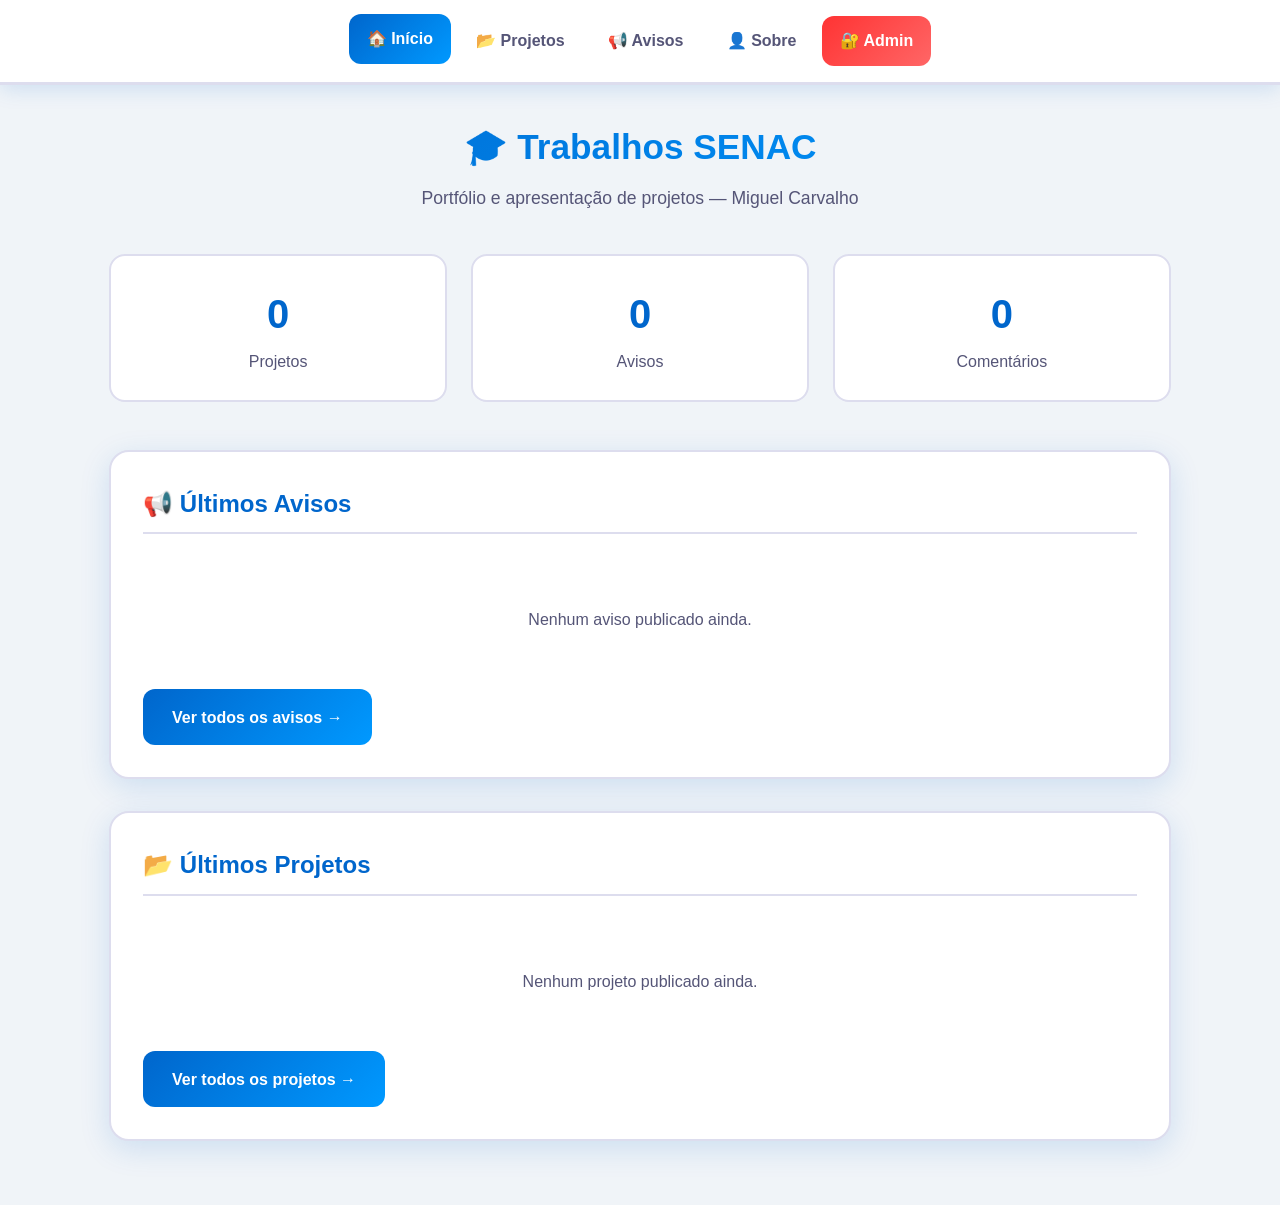
==== painel.html @ 2375a069 "Add files via upload" ====
<!DOCTYPE html>
<html lang="pt-BR">
<head>
    <meta charset="UTF-8">
    <meta name="viewport" content="width=device-width, initial-scale=1.0">
    <title>Painel Administrativo — Miguel Carvalho</title>
    <link rel="stylesheet" href="estilo.css">
</head>
<body>

    <header>
        <nav class="menu">
            <a href="index.html">← ↩️ Voltar ao Site</a>
            <a href="#" onclick="sair()" style="margin-left:auto;">🚪 Sair</a>
        </nav>
    </header>

    <main>
        <h1>⚙️ Painel Administrativo</h1>
        <p class="subtitulo">🔒 Acesso restrito ao dono — apenas você publica!</p>

        <div class="card">
            <h2>📤 Publicar Novo Projeto</h2>
            <input type="text" id="proj-titulo" placeholder="📝 Título do trabalho">
            <select id="proj-secao">
                <option value="🎨 Canva">🎨 Projeto do Canva</option>
                <option value="🎬 Vídeos">🎬 Vídeo / Apresentação</option>
                <option value="📄 Trabalhos Escritos">📄 Trabalho Escrito</option>
                <option value="💻 Projetos de Programação">💻 Programação</option>
                <option value="📊 Apresentações">📊 Apresentação</option>
                <option value="📸 Fotos e Imagens">📸 Foto / Imagem</option>
            </select>
            <input type="text" id="proj-link" placeholder="🔗 Link (Canva, YouTube, arquivo...)">
            <textarea id="proj-desc" rows="3" placeholder="📋 Descrição (opcional)"></textarea>
            <button onclick="publicarProjeto()" class="botao">✅ Publicar Projeto</button>
        </div>

        <div class="card">
            <h2>📢 Publicar Novo Aviso</h2>
            <input type="text" id="aviso-titulo" placeholder="📝 Título do aviso">
            <textarea id="aviso-texto" rows="5" placeholder="✍️ Escreva o aviso aqui..."></textarea>
            <button onclick="publicarAviso()" class="botao">✅ Publicar Aviso</button>
        </div>

        <div class="card">
            <h2>🗑️ Gerenciar e Excluir</h2>
            <h3>📂 Projetos Publicados:</h3>
            <div id="lista-proj"></div>
            <h3 style="margin-top:2rem;">📢 Avisos Publicados:</h3>
            <div id="lista-avisos"></div>
            <h3 style="margin-top:2rem;">💬 Comentários Recebidos:</h3>
            <div id="lista-comentarios"></div>
        </div>
    </main>

    <script>
        const EMAIL_DONO = "miguelzx999carvalho@gmail.com";
        const SENHA_DONO = "1029384756SENAC";

        function verificarAcesso() {
            if (localStorage.getItem('logado') !== 'SIM') {
                alert('❌ Acesso negado! Faça login primeiro.');
                window.location.href = 'index.html';
            }
        }
        verificarAcesso();

        function sair() {
            localStorage.removeItem('logado');
            window.location.href = 'index.html';
        }

        function publicarProjeto() {
            const titulo = document.getElementById('proj-titulo').value.trim();
            const secao = document.getElementById('proj-secao').value;
            const link = document.getElementById('proj-link').value.trim();
            const descricao = document.getElementById('proj-desc').value.trim();

            if (!titulo || !link) { alert('❌ Preencha o título e o link!'); return; }

            const projetos = JSON.parse(localStorage.getItem('projetos') || '[]');
            projetos.push({
                id: Date.now(),
                titulo, secao, link, descricao,
                data: new Date().toLocaleDateString('pt-BR'),
                dataComp: Date.now()
            });
            localStorage.setItem('projetos', JSON.stringify(projetos));

            alert('✅ Projeto publicado com sucesso!');
            document.getElementById('proj-titulo').value = '';
            document.getElementById('proj-link').value = '';
            document.getElementById('proj-desc').value = '';
            atualizarListas();
        }

        function publicarAviso() {
            const titulo = document.getElementById('aviso-titulo').value.trim();
            const texto = document.getElementById('aviso-texto').value.trim();

            if (!titulo || !texto) { alert('❌ Preencha o título e o texto!'); return; }

            const avisos = JSON.parse(localStorage.getItem('avisos') || '[]');
            avisos.push({
                id: Date.now(),
                titulo, texto,
                data: new Date().toLocaleDateString('pt-BR')
            });
            localStorage.setItem('avisos', JSON.stringify(avisos));

            alert('✅ Aviso publicado com sucesso!');
            document.getElementById('aviso-titulo').value = '';
            document.getElementById('aviso-texto').value = '';
            atualizarListas();
        }

        function excluirProjeto(id) {
            if (confirm('Tem certeza? Isso apaga também os comentários!')) {
                let projetos = JSON.parse(localStorage.getItem('projetos') || '[]');
                projetos = projetos.filter(p => p.id !== id);
                localStorage.setItem('projetos', JSON.stringify(projetos));

                let comentarios = JSON.parse(localStorage.getItem('comentarios') || '[]');
                comentarios = comentarios.filter(c => !(c.alvoId == id && c.tipo === 'projeto'));
                localStorage.setItem('comentarios', JSON.stringify(comentarios));

                atualizarListas();
            }
        }

        function excluirAviso(id) {
            if (confirm('Tem certeza? Isso apaga também os comentários!')) {
                let avisos = JSON.parse(localStorage.getItem('avisos') || '[]');
                avisos = avisos.filter(a => a.id !== id);
                localStorage.setItem('avisos', JSON.stringify(avisos));

                let comentarios = JSON.parse(localStorage.getItem('comentarios') || '[]');
                comentarios = comentarios.filter(c => !(c.alvoId == id && c.tipo === 'aviso'));
                localStorage.setItem('comentarios', JSON.stringify(comentarios));

                atualizarListas();
            }
        }

        function excluirComentario(id) {
            if (confirm('Excluir este comentário?')) {
                let comentarios = JSON.parse(localStorage.getItem('comentarios') || '[]');
                comentarios = comentarios.filter(c => c.id !== id);
                localStorage.setItem('comentarios', JSON.stringify(comentarios));
                atualizarListas();
            }
        }

        function atualizarListas() {
            const projetos = JSON.parse(localStorage.getItem('projetos') || '[]');
            const avisos = JSON.parse(localStorage.getItem('avisos') || '[]');
            const comentarios = JSON.parse(localStorage.getItem('comentarios') || '[]');

            document.getElementById('lista-proj').innerHTML = projetos.length === 0
                ? '<p class="vazio">Nenhum projeto.</p>'
                : projetos.map(p => `
                    <div class="item-lista">
                        ${p.secao} — ${p.titulo} (${p.data})
                        <button onclick="excluirProjeto(${p.id})" class="btn-excluir">🗑️</button>
                    </div>`).join('');

            document.getElementById('lista-avisos').innerHTML = avisos.length === 0
                ? '<p class="vazio">Nenhum aviso.</p>'
                : avisos.map(a => `
                    <div class="item-lista">
                        📢 ${a.titulo} (${a.data})
                        <button onclick="excluirAviso(${a.id})" class="btn-excluir">🗑️</button>
                    </div>`).join('');

            document.getElementById('lista-comentarios').innerHTML = comentarios.length === 0
                ? '<p class="vazio">Nenhum comentário recebido.</p>'
                : comentarios.map(c => `
                    <div class="item-lista">
                        💬 ${c.nome}: ${c.texto.substring(0,40)}... — ${c.data}
                        <button onclick="excluirComentario(${c.id})" class="btn-excluir">🗑️</button>
                    </div>`).join('');
        }
        atualizarListas();
    </script>

</body>
</html>
---- estilo.css ----
/* ==========================================
   SITE TRABALHOS SENAC — MIGUEL CARVALHO
   Design Moderno · Animações · Modo Claro/Escuro
========================================== */

:root {
    --primaria: #0066CC;
    --secundaria: #0099FF;
    --destaque: #FF3333;
    --fundo: #f0f4f8;
    --cartao: #ffffff;
    --texto: #1a1a2e;
    --texto-claro: #555577;
    --borda: #dde;
    --sombra: rgba(0, 102, 204, 0.15);
    --gradiente: linear-gradient(135deg, #0066CC, #0099FF);
    --gradiente-destaque: linear-gradient(135deg, #FF3333, #FF6666);
}

@media (prefers-color-scheme: dark) {
    :root {
        --primaria: #FF0000;
        --secundaria: #CC0000;
        --destaque: #FF5555;
        --fundo: #0f0f1a;
        --cartao: #1a1a2e;
        --texto: #ffffff;
        --texto-claro: #aab;
        --borda: #334;
        --sombra: rgba(255, 0, 0, 0.15);
        --gradiente: linear-gradient(135deg, #FF0000, #CC0000);
        --gradiente-destaque: linear-gradient(135deg, #FF3333, #FF0000);
    }
}

* {
    margin: 0;
    padding: 0;
    box-sizing: border-box;
    font-family: 'Segoe UI', Roboto, 'Helvetica Neue', sans-serif;
}

html { scroll-behavior: smooth; }

body {
    background: var(--fundo);
    color: var(--texto);
    line-height: 1.7;
    min-height: 100vh;
}

a { text-decoration: none; color: inherit; transition: all 0.3s ease; }
button { border: none; cursor: pointer; font-family: inherit; transition: all 0.3s ease; }
input, textarea, select {
    font-family: inherit;
    font-size: 1rem;
    transition: all 0.3s ease;
}

@keyframes entrada {
    from { opacity: 0; transform: translateY(25px); }
    to { opacity: 1; transform: translateY(0); }
}

@keyframes flutuar {
    0%,100% { transform: translateY(0); }
    50% { transform: translateY(-6px); }
}

@keyframes brilho {
    0% { box-shadow: 0 0 0 0 rgba(0,102,204,0.4); }
    70% { box-shadow: 0 0 0 12px rgba(0,102,204,0); }
    100% { box-shadow: 0 0 0 0 rgba(0,102,204,0); }
}

header {
    background: var(--cartao);
    border-bottom: 3px solid var(--borda);
    padding: 1rem 2rem;
    position: sticky;
    top: 0;
    z-index: 1000;
    backdrop-filter: blur(12px);
    box-shadow: 0 4px 20px var(--sombra);
}

.menu {
    max-width: 1100px;
    margin: 0 auto;
    display: flex;
    gap: 0.5rem;
    flex-wrap: wrap;
    align-items: center;
    justify-content: center;
}

.menu a {
    padding: 0.7rem 1.1rem;
    border-radius: 12px;
    font-weight: 600;
    color: var(--texto-claro);
}

.menu a:hover, .menu a.link-ativo {
    background: var(--gradiente);
    color: white;
    transform: translateY(-2px);
}

.botao-adm {
    background: var(--gradiente-destaque);
    color: white !important;
    animation: brilho 2.5s infinite;
}

main {
    max-width: 1100px;
    margin: 0 auto;
    padding: 2rem 1.2rem;
    animation: entrada 0.6s ease;
}

h1 {
    text-align: center;
    font-size: 2.2rem;
    background: var(--gradiente);
    -webkit-background-clip: text;
    -webkit-text-fill-color: transparent;
    background-clip: text;
    margin-bottom: 0.5rem;
}

.subtitulo {
    text-align: center;
    color: var(--texto-claro);
    margin-bottom: 2.5rem;
    font-size: 1.1rem;
}

.boas-vindas {
    text-align: center;
    margin-bottom: 3rem;
}

.destaques {
    display: grid;
    grid-template-columns: repeat(3, 1fr);
    gap: 1.5rem;
    margin-top: 2rem;
}

.card-destaque {
    background: var(--cartao);
    padding: 1.5rem;
    border-radius: 16px;
    border: 2px solid var(--borda);
    animation: entrada 0.8s ease backwards;
    text-align: center;
}

.card-destaque:nth-child(1) { animation-delay: 0.1s; }
.card-destaque:nth-child(2) { animation-delay: 0.2s; }
.card-destaque:nth-child(3) { animation-delay: 0.3s; }

.numero {
    display: block;
    font-size: 2.5rem;
    font-weight: 900;
    color: var(--primaria);
}

.rotulo {
    color: var(--texto-claro);
    font-weight: 500;
}

.card {
    background: var(--cartao);
    padding: 2rem;
    border-radius: 20px;
    margin-bottom: 2rem;
    border: 2px solid var(--borda);
    box-shadow: 0 8px 30px var(--sombra);
    animation: entrada 0.7s ease backwards;
}

.card h2 {
    color: var(--primaria);
    margin-bottom: 1.5rem;
    padding-bottom: 0.5rem;
    border-bottom: 2px solid var(--borda);
}

.painel-filtros {
    display: flex;
    gap: 0.8rem;
    margin-bottom: 2rem;
    flex-wrap: wrap;
}

input, select, textarea {
    padding: 0.9rem 1.1rem;
    border: 2px solid var(--borda);
    border-radius: 12px;
    background: transparent;
    color: var(--texto);
    font-size: 1rem;
}

input:focus, select:focus, textarea:focus {
    outline: none;
    border-color: var(--primaria);
    box-shadow: 0 0 0 4px rgba(0,102,204,0.1);
}

.botao, .botao-link, .botao-entrar {
    display: inline-block;
    padding: 0.9rem 1.8rem;
    background: var(--gradiente);
    color: white;
    border-radius: 12px;
    font-weight: 700;
    text-align: center;
    margin-top: 0.5rem;
}

.botao:hover, .botao-link:hover, .botao-entrar:hover {
    transform: translateY(-3px);
    box-shadow: 0 8px 25px var(--sombra);
    opacity: 0.95;
}

.grade-projetos {
    display: grid;
    grid-template-columns: repeat(auto-fill, minmax(320px, 1fr));
    gap: 1.8rem;
}

.card-projeto, .card-aviso, .item-card {
    background: rgba(0,102,204,0.04);
    padding: 1.6rem;
    border-radius: 16px;
    border-left: 5px solid var(--primaria);
    transition: all 0.35s ease;
}

.card-projeto:hover, .card-aviso:hover {
    transform: translateY(-5px);
    box-shadow: 0 10px 30px var(--sombra);
    border-left-width: 8px;
}

.etiqueta-secao {
    display: inline-block;
    background: var(--gradiente);
    color: white;
    padding: 0.3rem 0.9rem;
    border-radius: 20px;
    font-size: 0.85rem;
    font-weight: 600;
    margin-bottom: 0.8rem;
}

.desc { color: var(--texto-claro); margin: 0.5rem 0 1rem; }

.acoes {
    display: flex;
    gap: 1rem;
    align-items: center;
    margin: 1rem 0;
}

.btn-curtir {
    background: var(--gradiente-destaque);
    color: white;
    padding: 0.5rem 1rem;
    border-radius: 10px;
    font-weight: 600;
}

.cont-coment { color: var(--texto-claro); font-size: 0.95rem; }

.area-comentarios {
    margin-top: 1.5rem;
    padding-top: 1.5rem;
    border-top: 1px dashed var(--borda);
}

.area-comentarios h4 {
    color: var(--primaria);
    margin-bottom: 1rem;
}

.caixa-comentario {
    display: flex;
    flex-direction: column;
    gap: 0.6rem;
    margin-bottom: 1.2rem;
}

.input-nome, .txt-comentario {
    width: 100%;
    padding: 0.75rem;
    border: 2px solid var(--borda);
    border-radius: 10px;
    background: var(--cartao);
    color: var(--texto);
}

.btn-comentar {
    align-self: flex-start;
    background: var(--gradiente);
    color: white;
    padding: 0.6rem 1.2rem;
    border-radius: 10px;
    font-weight: 600;
}

.lista-comentarios {
    display: flex;
    flex-direction: column;
    gap: 0.8rem;
    margin-top: 1rem;
}

.comentario {
    background: var(--cartao);
    padding: 1rem;
    border-radius: 10px;
    border: 1px solid var(--borda);
}

.comentario strong { color: var(--primaria); }
.comentario p { margin: 0.3rem 0; }
.comentario small { color: var(--texto-claro); }

.texto-aviso { margin: 1rem 0; line-height: 1.8; }
.vazio { text-align: center; color: var(--texto-claro); padding: 3rem; }
.link-externo { color: var(--primaria); font-weight: 600; }
small { color: var(--texto-claro); }

.tela-login {
    position: fixed;
    top: 0; left: 0;
    width: 100%; height: 100%;
    background: rgba(0,0,0,0.75);
    display: none;
    justify-content: center;
    align-items: center;
    z-index: 9999;
    backdrop-filter: blur(8px);
}

.caixa-login {
    background: var(--cartao);
    padding: 2.5rem;
    border-radius: 24px;
    width: 90%;
    max-width: 420px;
    border: 3px solid var(--borda);
    box-shadow: 0 20px 60px rgba(0,0,0,0.5);
    position: relative;
    animation: entrada 0.4s ease;
}

.caixa-login h3 { color: var(--primaria); margin-bottom: 1.5rem; text-align: center; }
.fechar {
    position: absolute;
    top: 1rem; right: 1.5rem;
    font-size: 1.8rem;
    background: none;
    color: var(--texto-claro);
}
.fechar:hover { color: var(--destaque); transform: scale(1.2); }

.item-lista {
    display: flex;
    justify-content: space-between;
    align-items: center;
    padding: 0.8rem;
    border-bottom: 1px solid var(--borda);
}

.btn-excluir {
    background: var(--destaque);
    color: white;
    padding: 0.4rem 0.8rem;
    border-radius: 8px;
    font-size: 0.9rem;
}

.sobre-card { text-align: center; }
.conteudo-sobre p { margin-bottom: 1rem; font-size: 1.05rem; }

@media (max-width: 768px) {
    .destaques { grid-template-columns: repeat(3, 1fr); }
    .painel-filtros { flex-direction: column; }
    .menu { gap: 0.25rem; }
    .menu a { padding: 0.5rem 0.8rem; font-size: 0.95rem; }
    main { padding: 1rem 0.8rem; }
    .grade-projetos { grid-template-columns: 1fr; }
}

@media (max-width: 480px) {
    .destaques { grid-template-columns: 1fr; }
    h1 { font-size: 1.7rem; }
}
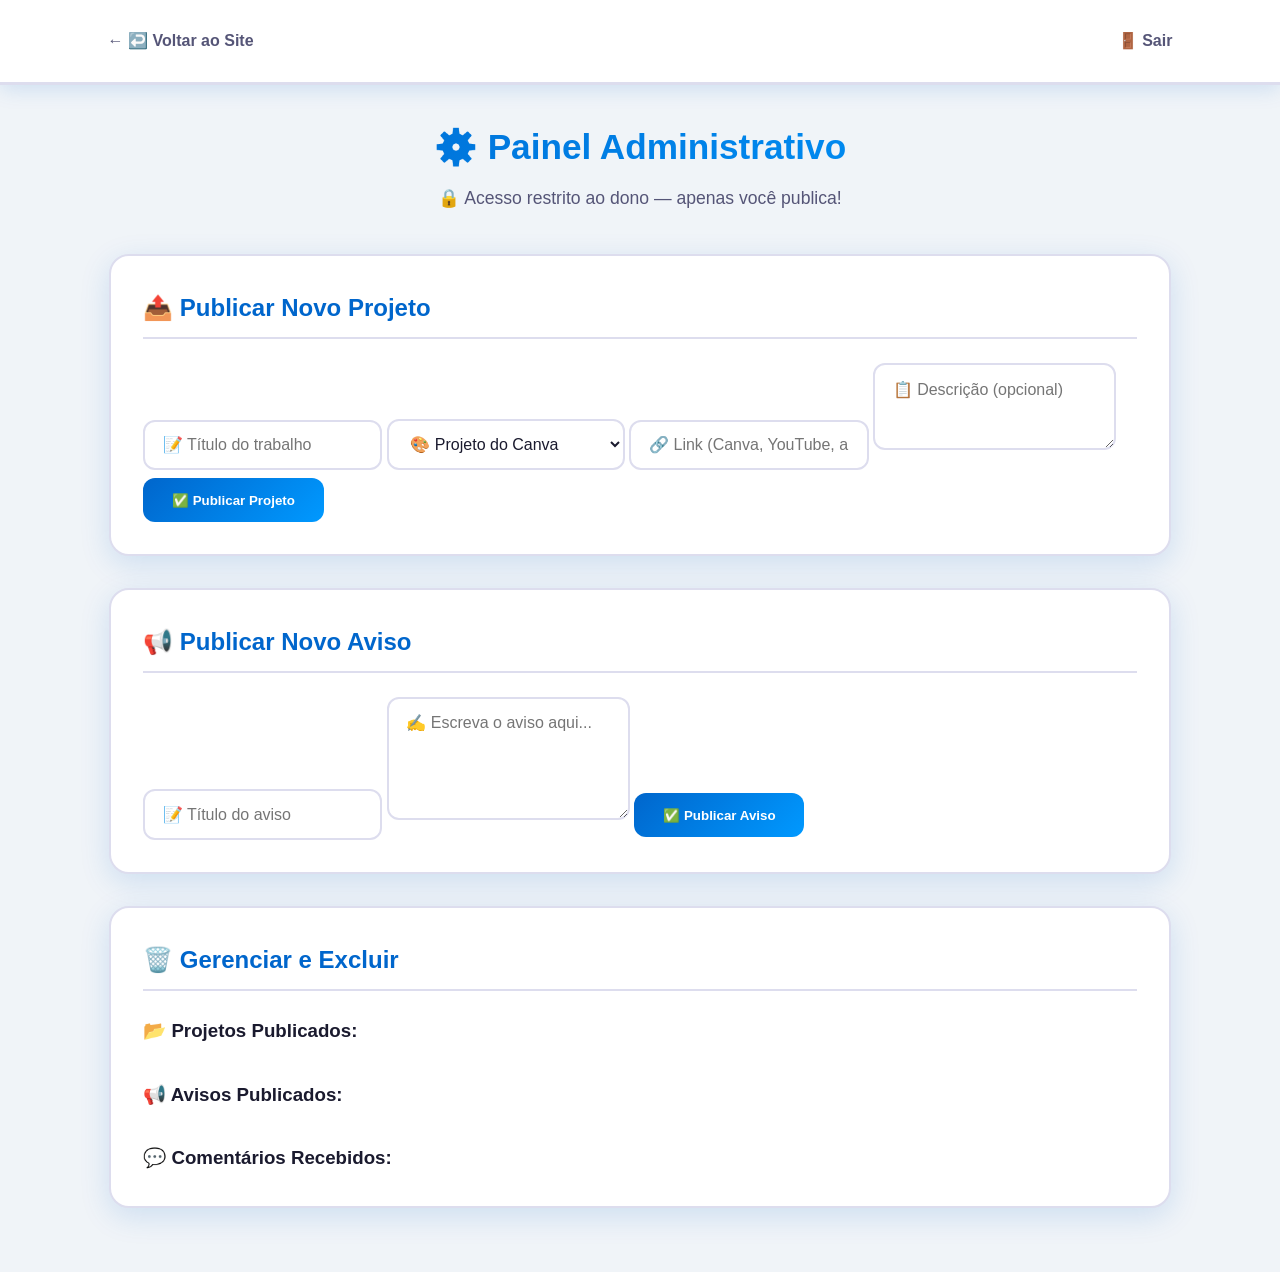
==== commit 43b250a8: "Add files via upload" ====
--- a/painel.html
+++ b/painel.html
@@ -181,6 +181,93 @@
                     </div>`).join('');
         }
         atualizarListas();
+<!-- 🎥 ÁREA DE UPLOAD DE VÍDEOS E ARQUIVOS -->
+<div class="card">
+    <h2>📤 Enviar Vídeos e Arquivos</h2>
+    <p style="color: var(--texto-claro); margin-bottom: 1rem;">Escolha o arquivo → clique em enviar → copie o link gerado e use nos projetos!</p>
+    
+    <input type="file" id="arquivoUpload" accept="video/*,.pdf,.zip,.rar,.jpg,.png,.gif" style="margin-bottom: 1rem;">
+    <button onclick="enviarArquivo()" class="botao">📤 Enviar Arquivo</button>
+    
+    <div id="resultadoUpload" style="margin-top: 1.5rem; padding: 1rem; background: rgba(0,102,204,0.05); border-radius: 12px; display: none;">
+        <p>✅ Arquivo pronto! Copie o link abaixo:</p>
+        <input type="text" id="linkGerado" readonly style="width: 100%; margin: 0.5rem 0;" onclick="this.select()">
+        <button onclick="copiarLink()" class="botao" style="padding: 0.5rem 1rem; font-size: 0.9rem;">📋 Copiar Link</button>
+    </div>
+    
+    <h3 style="margin-top: 2rem;">📂 Arquivos Enviados:</h3>
+    <div id="lista-arquivos"></div>
+</div>
+
+<script>
+// 🎥 SISTEMA DE UPLOAD DE VÍDEOS E ARQUIVOS
+function enviarArquivo() {
+    const input = document.getElementById('arquivoUpload');
+    const arquivo = input.files[0];
+    if (!arquivo) { alert('❌ Escolha um arquivo primeiro!'); return; }
+
+    const leitor = new FileReader();
+    leitor.onload = function(e) {
+        const dadosArquivo = {
+            nome: arquivo.name,
+            tipo: arquivo.type,
+            tamanho: arquivo.size,
+            data: new Date().toLocaleDateString('pt-BR'),
+            url: e.target.result
+        };
+
+        // Salva na lista de arquivos
+        const arquivosSalvos = JSON.parse(localStorage.getItem('arquivos') || '[]');
+        arquivosSalvos.unshift(dadosArquivo);
+        localStorage.setItem('arquivos', JSON.stringify(arquivosSalvos));
+
+        // Mostra o link
+        document.getElementById('linkGerado').value = dadosArquivo.url;
+        document.getElementById('resultadoUpload').style.display = 'block';
+        atualizarListaArquivos();
+        alert('✅ Arquivo enviado com sucesso! Copie o link acima!');
+    };
+    leitor.readAsDataURL(arquivo);
+}
+
+function copiarLink() {
+    const link = document.getElementById('linkGerado');
+    link.select();
+    document.execCommand('copy');
+    alert('✅ Link copiado! Agora é só colar no projeto!');
+}
+
+function atualizarListaArquivos() {
+    const arquivos = JSON.parse(localStorage.getItem('arquivos') || '[]');
+    const lista = document.getElementById('lista-arquivos');
+    
+    if (arquivos.length === 0) {
+        lista.innerHTML = '<p class="vazio">Nenhum arquivo enviado ainda.</p>';
+        return;
+    }
+
+    lista.innerHTML = arquivos.map((arq, indice) => {
+        const icone = arq.tipo.startsWith('video/') ? '🎬' : 
+                      arq.tipo.startsWith('image/') ? '🖼️' : '📄';
+        return `
+        <div class="item-lista">
+            ${icone} ${arq.nome} (${(arq.tamanho/1024/1024).toFixed(2)} MB)
+            <button onclick="usarArquivo(${indice})" class="btn-comentar" style="padding: 0.3rem 0.7rem; font-size: 0.85rem;">Usar Link</button>
+        </div>`;
+    }).join('');
+}
+
+function usarArquivo(indice) {
+    const arquivos = JSON.parse(localStorage.getItem('arquivos') || '[]');
+    const link = arquivos[indice].url;
+    navigator.clipboard.writeText(link);
+    alert('✅ Link copiado! Agora cole no campo "Link" do seu projeto!');
+}
+
+// Carrega a lista ao abrir a página
+atualizarListaArquivos();
+</script>
+
     </script>
 
 </body>
